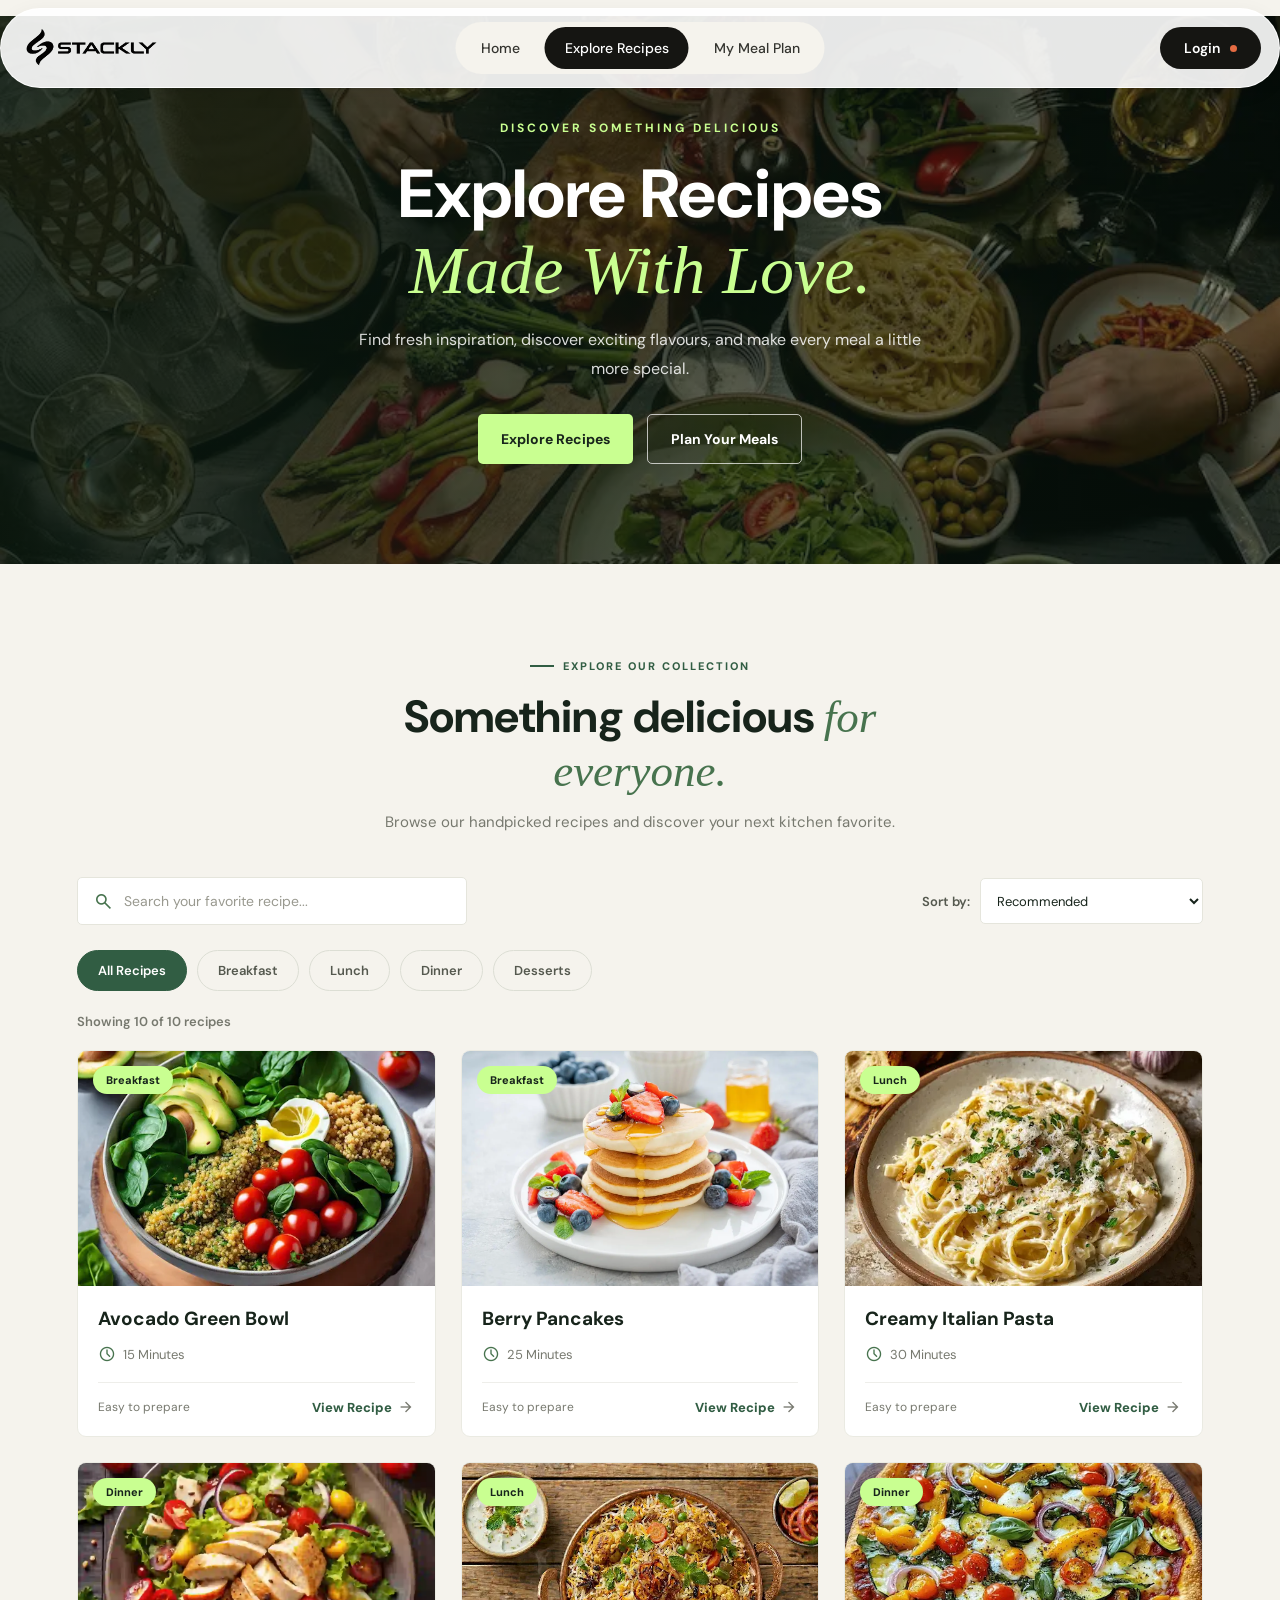
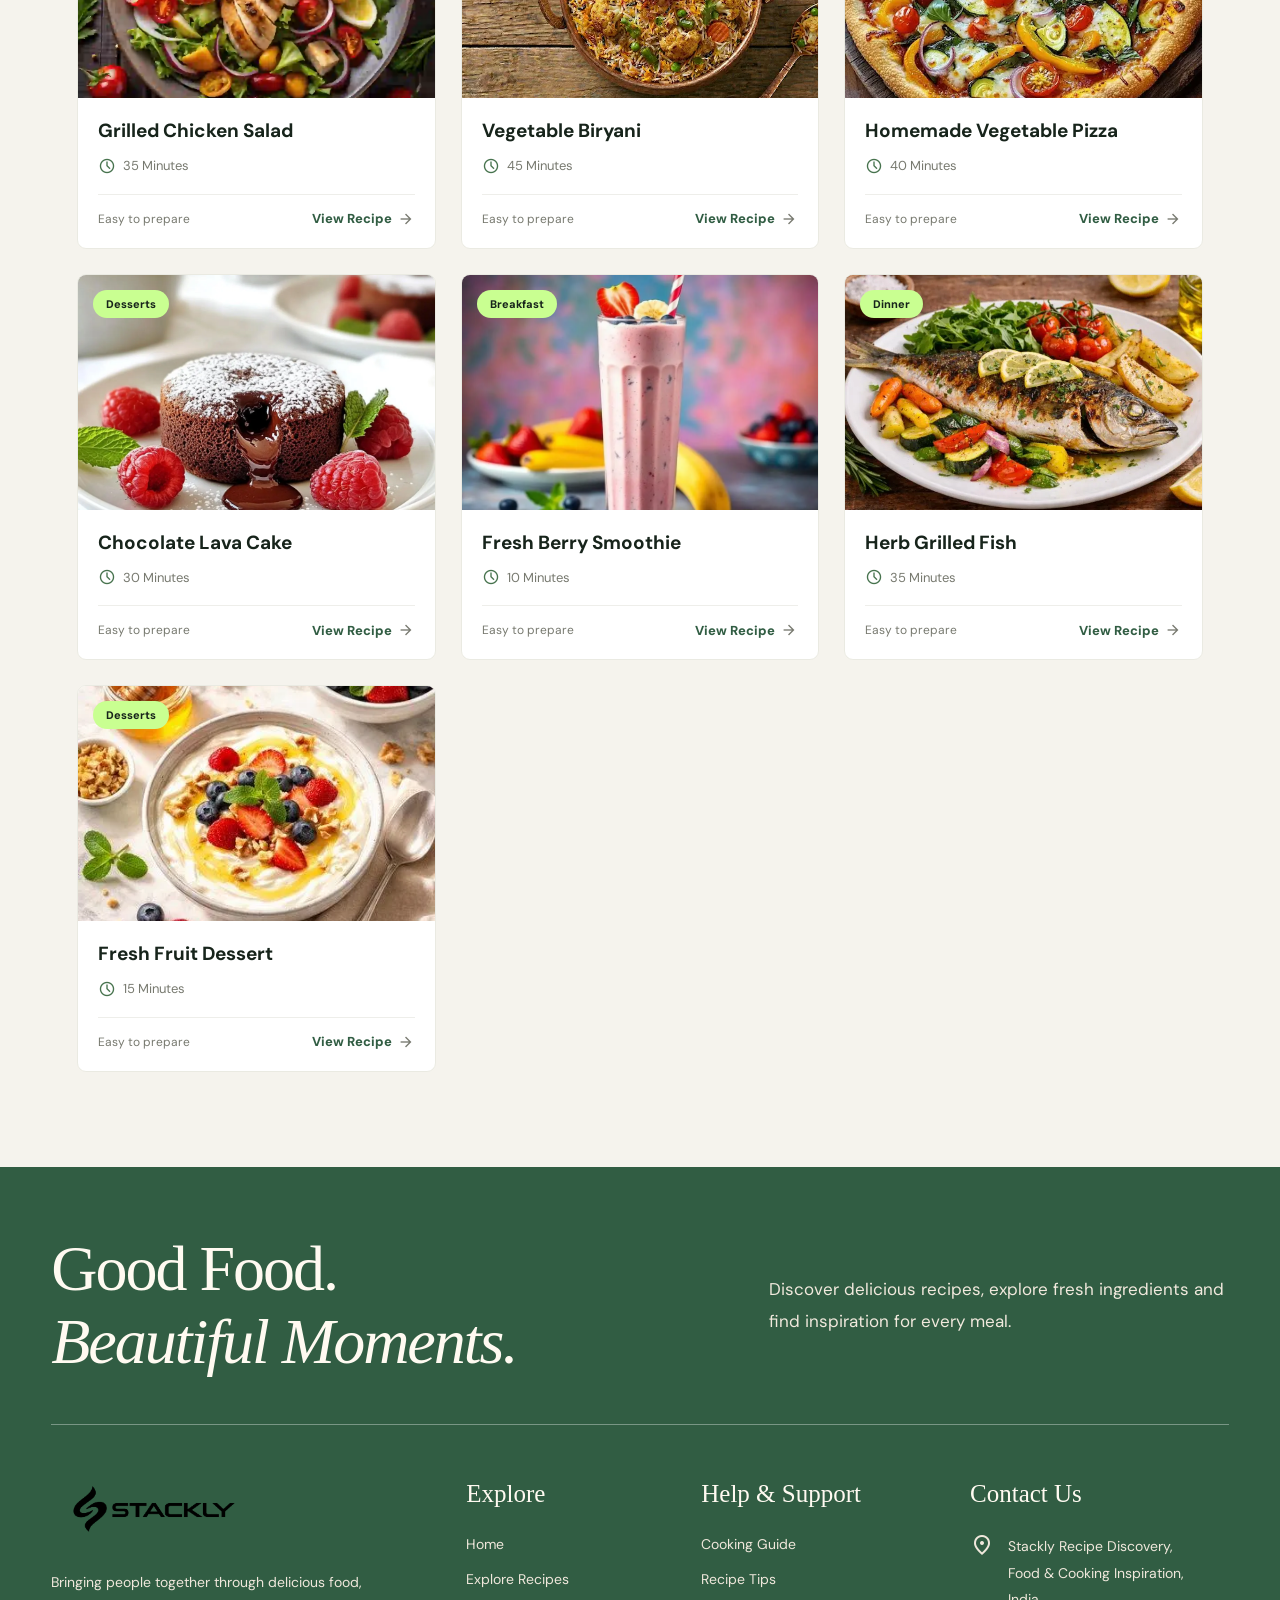
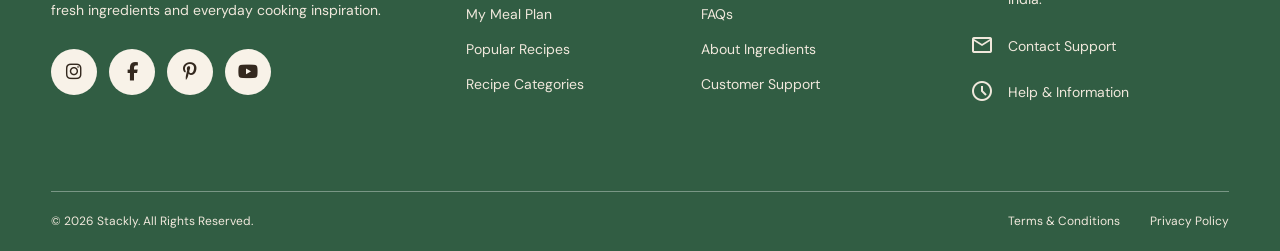
==== explore.html @ 461951fd "first commit" ====
<!DOCTYPE html>
<html lang="en">

<head>
    <meta charset="UTF-8">
    <meta name="viewport" content="width=device-width, initial-scale=1.0">

    <title>Stackly | Recipe Discovery</title>
<link rel="stylesheet"
href="https://cdnjs.cloudflare.com/ajax/libs/font-awesome/6.5.2/css/all.min.css">
    <!-- Google Fonts -->
    <link rel="preconnect" href="https://fonts.googleapis.com">
    <link rel="preconnect" href="https://fonts.gstatic.com" crossorigin>
<link href="https://fonts.googleapis.com/css2?family=Material+Symbols+Outlined:opsz,wght,FILL,GRAD@24,400,0,0"
rel="stylesheet">
    <link href="https://fonts.googleapis.com/css2?family=DM+Sans:wght@400;500;600;700&display=swap" rel="stylesheet">
<link href="https://unpkg.com/aos@2.3.1/dist/aos.css" rel="stylesheet">
    <!-- CSS -->
    <link rel="stylesheet" href="css/style.css">
    <link rel="stylesheet" href="css/explore.css">

</head>

<body>

    <!-- NAVBAR START -->

    <header class="stackly-header">

        <nav class="stackly-navbar">

            <!-- LOGO -->

            <div class="navbar-logo">
                <a href="index.html">
                    <img src="assets/black-logo.webp"
                         alt="Stackly Logo"
                         class="stackly-logo">
                </a>
            </div>


            <!-- CENTER NAVIGATION -->

            <div class="navbar-menu" id="navbarMenu">

                <ul class="nav-links">

                    <li>
                        <a href="index.html" class="nav-link ">
                            Home
                        </a>
                    </li>

                    <li>
                        <a href="explore.html" class="nav-link active">
                            Explore Recipes
                        </a>
                    </li>

                    <li>
                        <a href="meal-plan.html" class="nav-link">
                            My Meal Plan
                        </a>
                    </li>

                </ul>

                <!-- MOBILE LOGIN -->

                <a href="404.html" class="mobile-login-btn">
                    Login
                </a>

            </div>


            <!-- DESKTOP LOGIN -->

            <div class="navbar-actions">

                <a href="404.html" class="navbar-login-btn">
                    Login
                    <span class="login-dot"></span>
                </a>

            </div>


            <!-- MOBILE HAMBURGER -->

            <button class="hamburger-menu"
                    id="hamburgerMenu"
                    aria-label="Open navigation menu"
                    aria-expanded="false"
                    aria-controls="navbarMenu">

                <span></span>
                <span></span>
                <span></span>

            </button>

        </nav>

    </header>


     <!-- EXPLORE HERO -->
        <section class="explore-hero">
            <div class="explore-hero-overlay"></div>

            <div class="explore-hero-content">
                <span class="explore-eyebrow">
                    DISCOVER SOMETHING DELICIOUS
                </span>

                <h1>
                    Explore Recipes<br>
                    <em>Made With Love.</em>
                </h1>

                <p>
                    Find fresh inspiration, discover exciting flavours,
                    and make every meal a little more special.
                </p>

                <div class="explore-hero-buttons">
                    <a href="#recipes" class="explore-primary-btn">
                        Explore Recipes
                    </a>

                    <a href="meal-plan.html" class="explore-secondary-btn">
                        Plan Your Meals
                    </a>
                </div>
            </div>
        </section>


        <!-- RECIPE COLLECTION -->
        <section class="explore-recipes-section" id="recipes">

            <div class="explore-section-heading" data-aos="fade-up">
                <div class="section-eyebrow">
                    <span></span>
                    EXPLORE OUR COLLECTION
                </div>

                <h2>
                    Something delicious
                    <em>for everyone.</em>
                </h2>

                <p>
                    Browse our handpicked recipes and discover
                    your next kitchen favorite.
                </p>
            </div>


            <!-- SEARCH AND SORT -->
            <div class="recipe-toolbar">

                <div class="recipe-search">
                    <span class="material-symbols-outlined">search</span>
                    <input
                        type="search"
                        id="recipeSearch"
                        placeholder="Search your favorite recipe..."
                        aria-label="Search recipes"
                    >
                </div>

                <div class="recipe-sort">
                    <label for="sortRecipes">Sort by:</label>

                    <select id="sortRecipes">
                        <option value="default">Recommended</option>
                        <option value="low">Cooking Time: Low to High</option>
                        <option value="high">Cooking Time: High to Low</option>
                    </select>
                </div>

            </div>


            <!-- CATEGORY FILTERS -->
            <div class="category-filters" id="categoryFilters">
                <button class="filter-btn active" type="button" data-category="All">All Recipes</button>
                <button class="filter-btn" type="button" data-category="Breakfast">Breakfast</button>
                <button class="filter-btn" type="button" data-category="Lunch">Lunch</button>
                <button class="filter-btn" type="button" data-category="Dinner">Dinner</button>
                <button class="filter-btn" type="button" data-category="Desserts">Desserts</button>
            </div>


            <!-- RESULTS COUNT -->
            <div class="recipe-results-info">
                <p id="recipeCount" aria-live="polite">Showing 10 recipes</p>
            </div>


            <!-- RECIPE CARDS -->
            <div class="explore-recipe-grid" id="exploreRecipeGrid">
                <!-- Cards are generated by explore.js -->
            </div>


            <!-- NO RESULTS -->
            <div class="no-recipes" id="noRecipes" hidden>
                <span class="material-symbols-outlined">search_off</span>
                <h3>No recipes found!</h3>
                <p>Try another recipe name or choose a different category.</p>
                <button type="button" id="resetFilters">Show All Recipes</button>
            </div>

        </section>






<!-- =====================================
     STACKLY RECIPE DISCOVERY FOOTER
===================================== -->

<footer class="stackly-footer">

    <!-- FOOTER TOP CONTENT -->

    <div class="footer-top">

        <div class="footer-top-heading">

            <h2>
                Good Food.
                <br>
                <span>Beautiful Moments.</span>
            </h2>

            <p>
                Discover delicious recipes, explore fresh ingredients
                and find inspiration for every meal.
            </p>

        </div>

    </div>


    <!-- FOOTER MAIN CONTENT -->

    <div class="footer-main">

        <!-- BRAND COLUMN -->

        <div class="footer-brand">

            <a href="index.html" class="footer-logo-link">

                <img src="assets/black-logo.webp"
                     alt="Stackly Recipe Discovery"
                     class="footer-logo">

            </a>

            <p class="footer-description">
                Bringing people together through delicious food,
                fresh ingredients and everyday cooking inspiration.
            </p>


            <!-- SOCIAL ICONS -->

            <div class="footer-social">

                <a href="404.html" aria-label="Instagram">
                    <i class="fa-brands fa-instagram"></i>
                </a>

                <a href="404.html" aria-label="Facebook">
                    <i class="fa-brands fa-facebook-f"></i>
                </a>

                <a href="404.html" aria-label="Pinterest">
                    <i class="fa-brands fa-pinterest-p"></i>
                </a>

                <a href="404.html" aria-label="YouTube">
                    <i class="fa-brands fa-youtube"></i>
                </a>

            </div>

        </div>


        <!-- LINKS COLUMN -->

        <div class="footer-column">

            <h3>Explore</h3>

            <ul>

                <li>
                    <a href="index.html">Home</a>
                </li>

                <li>
                    <a href="explore.html">Explore Recipes</a>
                </li>

                <li>
                    <a href="meal-plan.html">My Meal Plan</a>
                </li>

                <li>
                    <a href="404.html">Popular Recipes</a>
                </li>

                <li>
                    <a href="404.html">Recipe Categories</a>
                </li>

            </ul>

        </div>


        <!-- HELP COLUMN -->

        <div class="footer-column">

            <h3>Help & Support</h3>

            <ul>

                <li>
                    <a href="404.html">Cooking Guide</a>
                </li>

                <li>
                    <a href="404.html">Recipe Tips</a>
                </li>

                <li>
                    <a href="404.html">FAQs</a>
                </li>

                <li>
                    <a href="404.html">About Ingredients</a>
                </li>

                <li>
                    <a href="404.html">Customer Support</a>
                </li>

            </ul>

        </div>


        <!-- CONTACT COLUMN -->

        <div class="footer-column footer-contact">

            <h3>Contact Us</h3>

            <div class="footer-contact-item">

              <span class="material-symbols-outlined">location_on</span>

                <p>
                    Stackly Recipe Discovery,
                    <br>
                    Food & Cooking Inspiration,
                    <br>
                    India.
                </p>

            </div>

            <a href="404.html" class="footer-contact-item">

            <span class="material-symbols-outlined">mail</span>

                <span>Contact Support</span>

            </a>

            <a href="404.html" class="footer-contact-item">

                <span class="material-symbols-outlined">schedule</span>

                <span>Help & Information</span>

            </a>

        </div>

    </div>


    <!-- FOOTER BOTTOM -->

    <div class="footer-bottom">

        <p>
            © 2026 Stackly. All Rights Reserved.
        </p>

        <div class="footer-bottom-links">

            <a href="404.html">Terms & Conditions</a>

            <a href="404.html">Privacy Policy</a>

        </div>

    </div>

</footer>








    <!-- JAVASCRIPT -->
<script src="https://cdnjs.cloudflare.com/ajax/libs/gsap/3.12.5/gsap.min.js"></script>
<script src="https://unpkg.com/aos@2.3.1/dist/aos.js"></script>
    <script src="js/script.js"></script>
    <script src="js/explore.js"></script>
    <script src="js/recipes.js"></script>

</body>

</html>
---- css/style.css ----
/* =====================================
   STACKLY RECIPE DISCOVERY NAVBAR
===================================== */

* {
    margin: 0;
    padding: 0;
    box-sizing: border-box;
}

body {
    font-family: 'DM Sans', sans-serif;
    background: #f5f3ed;
}

/* HEADER */

.stackly-header {
    width: 100%;
    padding: 8px 3%;
    position: relative;
    z-index: 1000;
}

/* NAVBAR */
.stackly-navbar {
    width: 100%;
    min-height: 68px;
    padding: 8px 18px;

    display: flex;
    align-items: center;
    justify-content: space-between;

    background: rgba(255, 255, 255, 0.90);
    border: 1px solid rgba(255, 255, 255, 0.9);
    border-radius: 50px;

    box-shadow: 0 5px 20px rgba(0, 0, 0, 0.06);

    position: fixed;
    top: 8px;
    left: 0;
    z-index: 9999;
}

/* LOGO */

.navbar-logo {
    display: flex;
    align-items: center;
    z-index: 2;
}

.logo-link {
    display: flex;
    align-items: center;
    text-decoration: none;
}

.stackly-logo {
    width: 145px;
    height: 62px;
    object-fit: contain;
    display: block;
}

/* CENTER MENU */

.navbar-menu {
    position: absolute;
    left: 50%;
    transform: translateX(-50%);

    display: flex;
    align-items: center;
}

.nav-links {
    list-style: none;

    display: flex;
    align-items: center;
    gap: 5px;

    padding: 5px;
    background: #f5f3ed;
    border-radius: 50px;
}

.nav-links li {
    display: flex;
}

.nav-link {
    text-decoration: none;
    color: #34342f;

    font-size: 14px;
    font-weight: 500;

    padding: 12px 20px;
    border-radius: 50px;

    white-space: nowrap;
    transition: 0.3s ease;
}

.nav-link:hover,
.nav-link.active {
    background: #151512;
    color: #ffffff;
}

/* DESKTOP LOGIN */

.navbar-actions {
    display: flex;
    align-items: center;
    z-index: 2;
}

.navbar-login-btn {
    display: flex;
    align-items: center;
    gap: 10px;

    text-decoration: none;
    color: #ffffff;

    background: #151512;
    padding: 12px 24px;

    border-radius: 50px;
    font-size: 14px;
    font-weight: 600;

    transition: 0.3s ease;
}

.navbar-login-btn:hover {
    background: #315d43;
}

.login-dot {
    width: 7px;
    height: 7px;
    background: #e56b42;
    border-radius: 50%;
}

/* MOBILE LOGIN HIDDEN */

.mobile-login-btn {
    display: none;
}

/* HAMBURGER */

.hamburger-menu {
    display: none;

    width: 42px;
    height: 42px;

    border: none;
    background: #151512;
    border-radius: 50%;

    cursor: pointer;

    flex-direction: column;
    align-items: center;
    justify-content: center;
    gap: 5px;

    z-index: 5;
}

.hamburger-menu span {
    width: 18px;
    height: 2px;
    background: #ffffff;
    border-radius: 5px;
    transition: 0.3s ease;
}

/* HAMBURGER ANIMATION */

.hamburger-menu.active span:nth-child(1) {
    transform: translateY(7px) rotate(45deg);
}

.hamburger-menu.active span:nth-child(2) {
    opacity: 0;
}

.hamburger-menu.active span:nth-child(3) {
    transform: translateY(-7px) rotate(-45deg);
}

/* =====================================
   MOBILE RESPONSIVE
===================================== */

@media (max-width: 768px) {

    .stackly-header {
        padding: 8px 3%;
    }

    .stackly-navbar {
        min-height: 62px;
        padding: 7px 12px 7px 16px;
        border-radius: 40px;
    }

    .stackly-logo {
        width: 125px;
        height: 38px;
    }

    /* HIDE DESKTOP LOGIN */

    .navbar-actions {
        display: none;
    }

    /* SHOW HAMBURGER */

    .hamburger-menu {
        display: flex;
    }

    /* MOBILE NAVIGATION */

    .navbar-menu {
        position: absolute;

        top: calc(100% + 10px);
        left: 0;

        width: 100%;
        padding: 25px 20px;

        background: #ffffff;
        border-radius: 22px;

        box-shadow: 0 10px 30px rgba(0, 0, 0, 0.10);

        display: flex;
        flex-direction: column;
        align-items: center;
        gap: 20px;

        transform: translateY(-10px);
        opacity: 0;
        visibility: hidden;
        pointer-events: none;

        transition: 0.3s ease;
    }

    .navbar-menu.active {
        transform: translateY(0);
        opacity: 1;
        visibility: visible;
        pointer-events: auto;
    }

    .nav-links {
        width: 100%;
        flex-direction: column;
        align-items: stretch;

        background: transparent;
        gap: 8px;
        padding: 0;
    }

    .nav-links li {
        width: 100%;
    }

    .nav-link {
        display: block;
        width: 100%;
        text-align: center;
        padding: 13px 15px;
        font-size: 15px;
    }

    /* MOBILE LOGIN BUTTON */

    .mobile-login-btn {
        display: block;

        width: 100%;
        text-align: center;

        text-decoration: none;
        color: #ffffff;

        background: #151512;
        padding: 13px 20px;

        border-radius: 50px;
        font-size: 14px;
        font-weight: 600;
    }

}

/* SMALL MOBILE */

@media (max-width: 380px) {

    .stackly-logo {
        width: 110px;
    }

    .stackly-navbar {
        padding-left: 12px;
    }

}



/* =====================================
   STACKLY RECIPE DISCOVERY FOOTER
===================================== */

.stackly-footer {
    width: 100%;
    background:#315d43;
    color: #fffaf1;
    padding: 65px 4% 0;
    overflow: hidden;
}

/* FOOTER TOP */

.footer-top {
    width: 100%;
    padding-bottom: 45px;
    border-bottom: 1px solid rgba(255,255,255,0.35);
}

.footer-top-heading {
    display: flex;
    justify-content: space-between;
    align-items: center;
    gap: 40px;
}

.footer-top-heading h2 {
    font-family: Georgia, serif;
    font-size: clamp(45px, 5vw, 72px);
    font-weight: 400;
    line-height: 1.15;
    letter-spacing: -2px;
    color: #fffaf1;
}

.footer-top-heading h2 span {
    font-style: italic;
}

.footer-top-heading p {
    max-width: 460px;
    font-size: 17px;
    line-height: 1.9;
    color: #f1e9dd;
}


/* =====================================
   FOOTER MAIN
===================================== */

.footer-main {
    display: grid;
    grid-template-columns: 1.6fr 0.8fr 0.95fr 1.15fr;
    gap: 55px;

    padding: 55px 0 65px;
}

/* BRAND */

.footer-brand {
    max-width: 350px;
}

.footer-logo-link {
    display: inline-flex;
    align-items: center;
    margin-bottom: 28px;
}

.footer-logo {
    width: 205px;
    height: 60px;
    object-fit: contain;
    display: block;
}

.footer-description {
    max-width: 340px;
    font-size: 14px;
    line-height: 2;
    color: #f0e8dc;
    margin-bottom: 25px;
}


/* =====================================
   SOCIAL ICONS
===================================== */

.footer-social {
    display: flex;
    align-items: center;
    gap: 12px;
}

.footer-social a {
    width: 46px;
    height: 46px;

    display: flex;
    align-items: center;
    justify-content: center;

    background: #f8f2e8;
    color: #34291f;

    border-radius: 50%;
    text-decoration: none;

    font-size: 18px;
    transition: all 0.35s ease;
}

.footer-social a:hover {
    background: #c9ff91;
    color: #17241b;
    transform: translateY(-5px);
}


/* =====================================
   FOOTER COLUMNS
===================================== */

.footer-column h3 {
    font-family: Georgia, serif;
    font-size: 25px;
    font-weight: 400;
    color: #fffaf1;
    margin-bottom: 25px;
}

.footer-column ul {
    list-style: none;
}

.footer-column ul li {
    margin-bottom: 14px;
}

.footer-column ul li a {
    color: #f0e8dc;
    text-decoration: none;
    font-size: 14px;
    transition: all 0.3s ease;
}

.footer-column ul li a:hover {
    color: #c9ff91;
    padding-left: 5px;
}


/* =====================================
   CONTACT DETAILS
===================================== */

.footer-contact-item {
    display: flex;
    align-items: flex-start;
    gap: 14px;

    color: #f0e8dc;
    text-decoration: none;

    font-size: 14px;
    line-height: 1.9;

    margin-bottom: 20px;
    transition: 0.3s ease;
}

.footer-contact-item i {
    color: #c9ff91;
    font-size: 18px;
    margin-top: 4px;
    min-width: 18px;
}

.footer-contact-item:hover {
    color: #c9ff91;
}


/* =====================================
   FOOTER BOTTOM
===================================== */

.footer-bottom {
    min-height: 60px;
    border-top: 1px solid rgba(255,255,255,0.35);

    display: flex;
    justify-content: space-between;
    align-items: center;
    gap: 20px;
}

.footer-bottom p {
    font-size: 12px;
    color: #f0e8dc;
}

.footer-bottom-links {
    display: flex;
    align-items: center;
    gap: 30px;
}

.footer-bottom-links a {
    color: #f0e8dc;
    text-decoration: none;
    font-size: 12px;
    transition: 0.3s ease;
}

.footer-bottom-links a:hover {
    color: #c9ff91;
}


/* =====================================
   TABLET RESPONSIVE
===================================== */

@media (max-width: 1024px) {

    .footer-main {
        grid-template-columns: repeat(2, 1fr);
        gap: 45px;
    }

    .footer-top-heading h2 {
        font-size: 52px;
    }

    .footer-top-heading p {
        max-width: 350px;
        font-size: 15px;
    }

}


/* =====================================
   MOBILE RESPONSIVE
===================================== */

@media (max-width: 600px) {

    .stackly-footer {
        padding: 50px 6% 0;
    }

    /* TOP CONTENT */

    .footer-top {
        padding-bottom: 30px;
        text-align: center;
    }

    .footer-top-heading {
        flex-direction: column;
        gap: 18px;
        align-items: center;
    }

    .footer-top-heading h2 {
        font-size: 42px;
        line-height: 1.2;
        letter-spacing: -1px;
    }

    .footer-top-heading p {
        font-size: 13px;
        line-height: 1.8;
        text-align: center;
        max-width: 350px;
    }

    /* MAIN CONTENT */

    .footer-main {
        grid-template-columns: 1fr;
        gap: 35px;
        padding: 40px 0;
        text-align: center;
    }

    /* BRAND */

    .footer-brand {
        max-width: 100%;
        display: flex;
        flex-direction: column;
        align-items: center;
    }

    .footer-logo-link {
        margin-bottom: 18px;
    }

    .footer-logo {
        width: 175px;
        height: 52px;
    }

    .footer-description {
        font-size: 13px;
        line-height: 1.8;
        max-width: 330px;
        margin-bottom: 20px;
    }

    /* SOCIAL */

    .footer-social {
        justify-content: center;
        gap: 12px;
    }

    .footer-social a {
        width: 42px;
        height: 42px;
        font-size: 16px;
    }

    /* FOOTER LINKS */

    .footer-column {
        width: 100%;
    }

    .footer-column h3 {
        font-size: 24px;
        margin-bottom: 18px;
    }

    .footer-column ul li {
        margin-bottom: 12px;
    }

    .footer-column ul li a {
        font-size: 13px;
    }

    /* CONTACT */

    .footer-contact {
        display: flex;
        flex-direction: column;
        align-items: center;
    }

    .footer-contact-item {
        justify-content: center;
        text-align: left;
        font-size: 13px;
        margin-bottom: 17px;
    }

    /* BOTTOM */

    .footer-bottom {
        flex-direction: column;
        justify-content: center;
        gap: 15px;
        padding: 22px 0;
        text-align: center;
    }

    .footer-bottom p {
        font-size: 11px;
    }

    .footer-bottom-links {
        justify-content: center;
        gap: 22px;
    }

    .footer-bottom-links a {
        font-size: 11px;
    }

}


/* =====================================
   EXTRA SMALL MOBILE
===================================== */

@media (max-width: 380px) {

    .footer-top-heading h2 {
        font-size: 36px;
    }

    .footer-main {
        gap: 30px;
    }

    .footer-logo {
        width: 155px;
    }

    .footer-bottom-links {
        gap: 15px;
    }

}
---- css/explore.css ----
/* =====================================
   STACKLY EXPLORE RECIPES
===================================== */

* {
    box-sizing: border-box;
}

.explore-hero {
    position: relative;
    min-height: 540px;
    display: flex;
    align-items: center;
    justify-content: center;
    padding: 100px 6%;
    overflow: hidden;
    background:
        url("../assets/background-img\ \(1\).webp") center/cover no-repeat;
}

.explore-hero-overlay {
    position: absolute;
    inset: 0;
    background: linear-gradient(
        90deg,
        rgba(10, 25, 16, 0.82),
        rgba(10, 25, 16, 0.48)
    );
}

.explore-hero-content {
    position: relative;
    z-index: 1;
    width: 100%;
    max-width: 850px;
    text-align: center;
    color: #fff;
}

.explore-eyebrow {
    display: inline-block;
    margin-bottom: 20px;
    color: #c9ff91;
    font-size: 12px;
    font-weight: 700;
    letter-spacing: 3px;
}

.explore-hero-content h1 {
    margin: 0 0 18px;
    font-size: clamp(38px, 6vw, 68px);
    line-height: 1.12;
    font-weight: 700;
}

.explore-hero-content h1 em {
    color: #c9ff91;
    font-family: Georgia, serif;
    font-weight: 400;
}

.explore-hero-content p {
    max-width: 570px;
    margin: 0 auto;
    color: rgba(255, 255, 255, 0.85);
    font-size: 16px;
    line-height: 1.8;
}

.explore-hero-buttons {
    display: flex;
    justify-content: center;
    align-items: center;
    flex-wrap: wrap;
    gap: 14px;
    margin-top: 30px;
}

.explore-primary-btn,
.explore-secondary-btn {
    min-height: 50px;
    padding: 0 23px;
    display: inline-flex;
    align-items: center;
    justify-content: center;
    gap: 10px;
    border-radius: 5px;
    text-decoration: none;
    font-size: 14px;
    font-weight: 700;
    transition: 0.3s ease;
}

.explore-primary-btn {
    background: #c9ff91;
    color: #17241b;
}

.explore-primary-btn:hover {
    background: #fff;
    transform: translateY(-3px);
}

.explore-primary-btn .material-symbols-outlined {
    font-size: 19px;
}

.explore-secondary-btn {
    color: #fff;
    border: 1px solid rgba(255, 255, 255, 0.7);
}

.explore-secondary-btn:hover {
    background: #fff;
    color: #17241b;
}


/* =====================================
   RECIPE SECTION
===================================== */

.explore-recipes-section {
    width: 100%;
    padding: 95px 6%;
    background: #f5f3ed;
}

.explore-section-heading {
    max-width: 650px;
    margin: 0 auto 42px;
    text-align: center;
}

.section-eyebrow {
    display: flex;
    align-items: center;
    justify-content: center;
    gap: 9px;
    color: #315d43;
    font-size: 11px;
    font-weight: 800;
    letter-spacing: 2px;
}

.section-eyebrow span {
    width: 24px;
    height: 2px;
    background: #315d43;
}

.explore-section-heading h2 {
    margin: 17px 0 12px;
    color: #17241b;
    font-size: clamp(30px, 4vw, 45px);
    line-height: 1.2;
}

.explore-section-heading h2 em {
    color: #47734e;
    font-family: Georgia, serif;
    font-weight: 400;
}

.explore-section-heading p {
    margin: 0;
    color: #77796f;
    font-size: 15px;
    line-height: 1.7;
}


/* =====================================
   SEARCH AND SORT TOOLBAR
===================================== */

.recipe-toolbar {
    max-width: 1250px;
    margin: 0 auto 25px;
    display: flex;
    align-items: center;
    justify-content: space-between;
    gap: 20px;
}

.recipe-search {
    width: min(100%, 390px);
    min-height: 48px;
    display: flex;
    align-items: center;
    gap: 10px;
    padding: 0 15px;
    background: #fff;
    border: 1px solid #e5e5dc;
    border-radius: 5px;
}

.recipe-search .material-symbols-outlined {
    color: #47734e;
    font-size: 21px;
}

.recipe-search input {
    width: 100%;
    height: 46px;
    border: 0;
    outline: none;
    background: transparent;
    color: #17241b;
    font: inherit;
    font-size: 14px;
}

.recipe-search input::placeholder {
    color: #99998f;
}

.recipe-sort {
    display: flex;
    align-items: center;
    gap: 10px;
}

.recipe-sort label {
    color: #55594f;
    font-size: 13px;
    font-weight: 600;
    white-space: nowrap;
}

.recipe-sort select {
    min-height: 46px;
    padding: 0 32px 0 12px;
    border: 1px solid #e5e5dc;
    border-radius: 5px;
    background: #fff;
    color: #17241b;
    font: inherit;
    font-size: 13px;
    outline: none;
    cursor: pointer;
}


/* =====================================
   CATEGORY FILTERS
===================================== */

.category-filters {
    max-width: 1250px;
    margin: 0 auto 22px;
    display: flex;
    align-items: center;
    flex-wrap: wrap;
    gap: 10px;
}

.filter-btn {
    padding: 11px 20px;
    border: 1px solid #dcded4;
    border-radius: 30px;
    background: transparent;
    color: #55594f;
    font-family: inherit;
    font-size: 13px;
    font-weight: 600;
    cursor: pointer;
    transition: 0.25s ease;
}

.filter-btn:hover,
.filter-btn.active {
    background: #315d43;
    border-color: #315d43;
    color: #fff;
}


/* =====================================
   RESULTS COUNT
===================================== */

.recipe-results-info {
    max-width: 1250px;
    margin: 0 auto 20px;
}

.recipe-results-info p {
    margin: 0;
    color: #77796f;
    font-size: 13px;
    font-weight: 600;
}


/* =====================================
   RECIPE GRID AND CARDS
===================================== */

.explore-recipe-grid {
    max-width: 1250px;
    margin: 0 auto;
    display: grid;
    grid-template-columns: repeat(3, minmax(0, 1fr));
    gap: 25px;
}

.explore-recipe-card {
    min-width: 0;
    overflow: hidden;
    background: #fff;
    border-radius: 9px;
    border: 1px solid #eaeae2;
    transition: transform 0.3s ease, box-shadow 0.3s ease;
}

.explore-recipe-card:hover {
    transform: translateY(-7px);
    box-shadow: 0 15px 35px rgba(23, 36, 27, 0.10);
}

.recipe-card-image {
    position: relative;
    height: 235px;
    overflow: hidden;
    background: #e8e9df;
}

.recipe-card-image img {
    width: 100%;
    height: 100%;
    display: block;
    object-fit: cover;
    transition: transform 0.5s ease;
}

.explore-recipe-card:hover .recipe-card-image img {
    transform: scale(1.06);
}

.recipe-category-tag {
    position: absolute;
    top: 15px;
    left: 15px;
    padding: 7px 13px;
    border-radius: 30px;
    background: #c9ff91;
    color: #17241b;
    font-size: 11px;
    font-weight: 800;
}

.recipe-card-content {
    padding: 20px;
}

.recipe-card-content h3 {
    margin: 0 0 12px;
    color: #17241b;
    font-size: 19px;
    line-height: 1.4;
}

.recipe-card-meta {
    display: flex;
    align-items: center;
    gap: 7px;
    color: #77796f;
    font-size: 13px;
}

.recipe-card-meta .material-symbols-outlined {
    color: #47734e;
    font-size: 18px;
}

.recipe-card-bottom {
    margin-top: 19px;
    padding-top: 15px;
    border-top: 1px solid #eeeeea;
    display: flex;
    align-items: center;
    justify-content: space-between;
    gap: 10px;
}

.recipe-card-bottom span {
    color: #77796f;
    font-size: 12px;
}

.recipe-view-btn {
    display: inline-flex;
    align-items: center;
    gap: 5px;
    color: #315d43;
    font-size: 13px;
    font-weight: 800;
    text-decoration: none;
    transition: 0.25s ease;
}

.recipe-view-btn:hover {
    color: #17241b;
}

.recipe-view-btn .material-symbols-outlined {
    font-size: 18px;
}


/* =====================================
   NO RECIPES MESSAGE
===================================== */

.no-recipes {
    max-width: 500px;
    margin: 40px auto 0;
    padding: 40px 20px;
    text-align: center;
    background: #fff;
    border-radius: 9px;
}

.no-recipes[hidden] {
    display: none !important;
}

.no-recipes > .material-symbols-outlined {
    color: #47734e;
    font-size: 45px;
}

.no-recipes h3 {
    margin: 12px 0 8px;
    color: #17241b;
}

.no-recipes p {
    color: #77796f;
    font-size: 14px;
}

.no-recipes button {
    margin-top: 12px;
    padding: 12px 20px;
    border: 0;
    border-radius: 5px;
    background: #315d43;
    color: #fff;
    font-family: inherit;
    font-weight: 700;
    cursor: pointer;
}


/* =====================================
   RESPONSIVE TABLET
===================================== */

@media (max-width: 950px) {
    .explore-recipes-section {
        padding: 75px 4%;
    }

    .explore-recipe-grid {
        grid-template-columns: repeat(2, minmax(0, 1fr));
        gap: 20px;
    }

    .recipe-card-image {
        height: 220px;
    }
}


/* =====================================
   RESPONSIVE MOBILE
===================================== */

@media (max-width: 600px) {
    .explore-hero {
        min-height: 480px;
        padding: 85px 6%;
    }

    .explore-eyebrow {
        font-size: 10px;
        letter-spacing: 2px;
    }

    .explore-hero-content h1 {
        font-size: 37px;
    }

    .explore-hero-content p {
        font-size: 14px;
    }

    .explore-hero-buttons {
        flex-direction: column;
        width: 100%;
    }

    .explore-primary-btn,
    .explore-secondary-btn {
        width: min(100%, 260px);
    }

    .explore-recipes-section {
        padding: 60px 5%;
    }

    .explore-section-heading {
        margin-bottom: 30px;
    }

    .explore-section-heading p {
        font-size: 13px;
    }

    .recipe-toolbar {
        align-items: stretch;
        flex-direction: column;
        gap: 13px;
    }

    .recipe-search {
        width: 100%;
    }

    .recipe-sort {
        justify-content: space-between;
    }

    .recipe-sort select {
        flex: 1;
        max-width: 230px;
    }

    .category-filters {
        gap: 8px;
    }

    .filter-btn {
        padding: 9px 14px;
        font-size: 12px;
    }

    .explore-recipe-grid {
        grid-template-columns: 1fr;
        gap: 18px;
    }

    .recipe-card-image {
        height: 230px;
    }

    .recipe-card-content {
        padding: 17px;
    }

    .recipe-card-content h3 {
        font-size: 17px;
    }
}
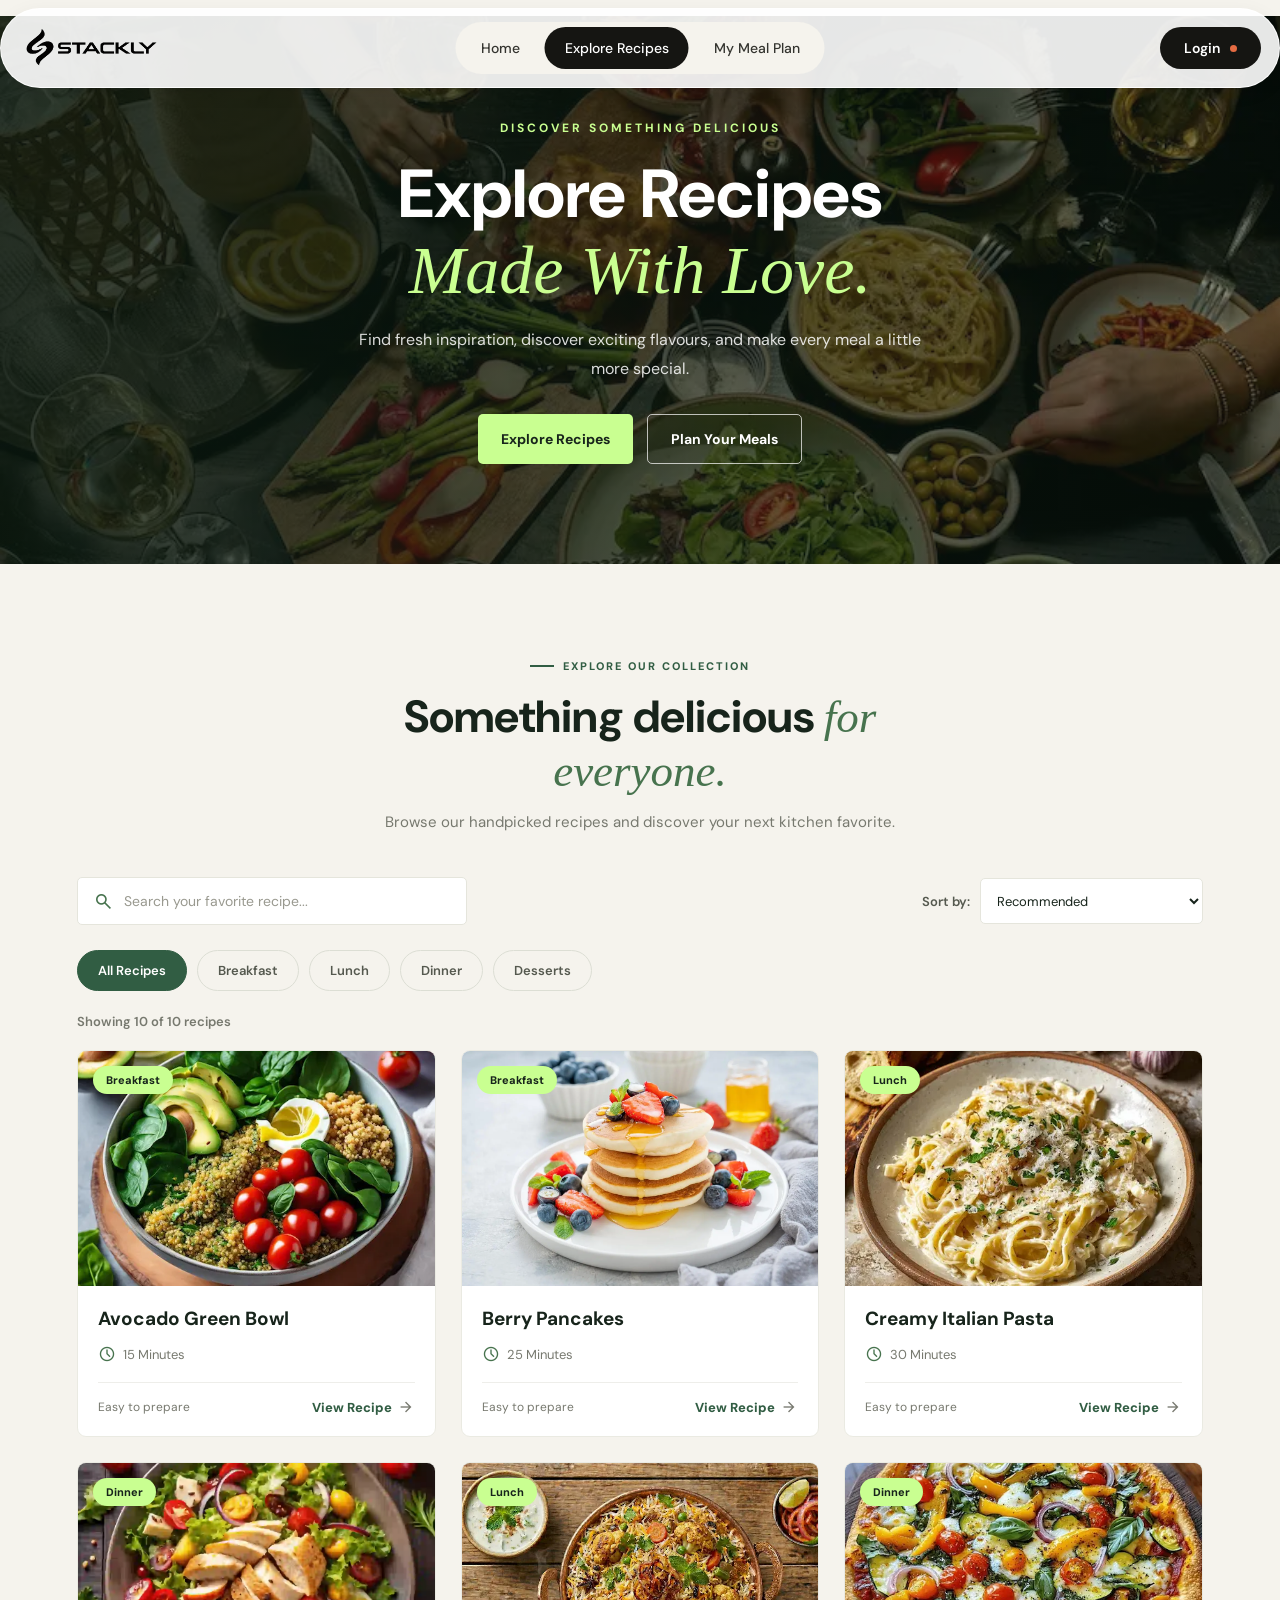
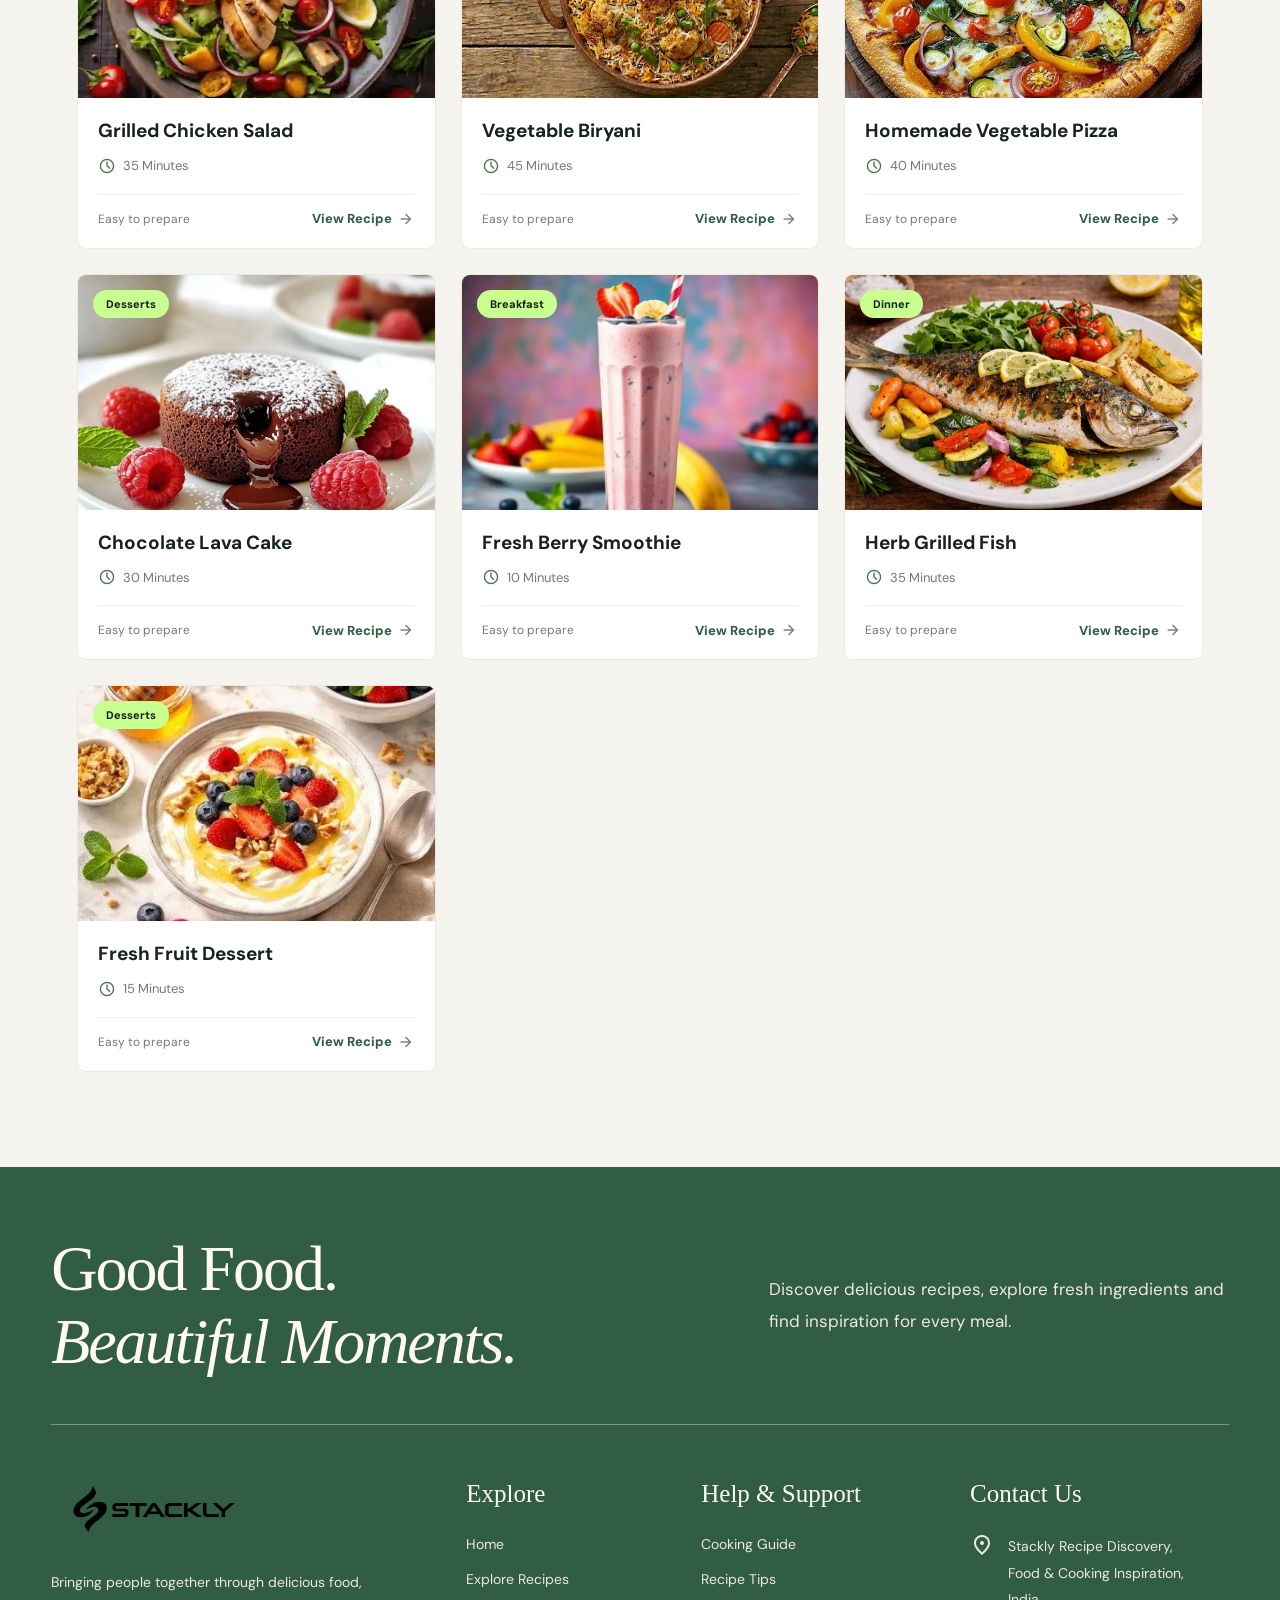
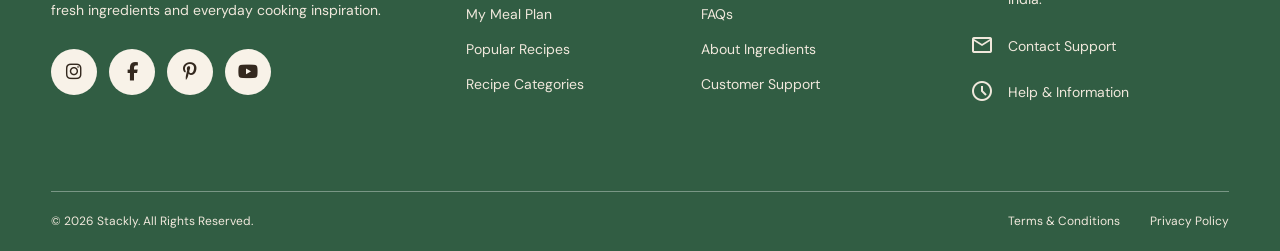
==== commit 024cdc2e: "Updated website" ====
--- a/explore.html
+++ b/explore.html
@@ -69,7 +69,7 @@
 
                 <!-- MOBILE LOGIN -->
 
-                <a href="404.html" class="mobile-login-btn">
+                <a href="404-page.html" class="mobile-login-btn">
                     Login
                 </a>
 
@@ -80,7 +80,7 @@
 
             <div class="navbar-actions">
 
-                <a href="404.html" class="navbar-login-btn">
+                <a href="404-page.html" class="navbar-login-btn">
                     Login
                     <span class="login-dot"></span>
                 </a>
@@ -277,19 +277,19 @@
 
             <div class="footer-social">
 
-                <a href="404.html" aria-label="Instagram">
+                <a href="404-page.html" aria-label="Instagram">
                     <i class="fa-brands fa-instagram"></i>
                 </a>
 
-                <a href="404.html" aria-label="Facebook">
+                <a href="404-page.html" aria-label="Facebook">
                     <i class="fa-brands fa-facebook-f"></i>
                 </a>
 
-                <a href="404.html" aria-label="Pinterest">
+                <a href="404-page.html" aria-label="Pinterest">
                     <i class="fa-brands fa-pinterest-p"></i>
                 </a>
 
-                <a href="404.html" aria-label="YouTube">
+                <a href="404-page.html" aria-label="YouTube">
                     <i class="fa-brands fa-youtube"></i>
                 </a>
 
@@ -319,11 +319,11 @@
                 </li>
 
                 <li>
-                    <a href="404.html">Popular Recipes</a>
-                </li>
-
-                <li>
-                    <a href="404.html">Recipe Categories</a>
+                    <a href="404-page.html">Popular Recipes</a>
+                </li>
+
+                <li>
+                    <a href="404-page.html">Recipe Categories</a>
                 </li>
 
             </ul>
@@ -340,23 +340,23 @@
             <ul>
 
                 <li>
-                    <a href="404.html">Cooking Guide</a>
-                </li>
-
-                <li>
-                    <a href="404.html">Recipe Tips</a>
-                </li>
-
-                <li>
-                    <a href="404.html">FAQs</a>
-                </li>
-
-                <li>
-                    <a href="404.html">About Ingredients</a>
-                </li>
-
-                <li>
-                    <a href="404.html">Customer Support</a>
+                    <a href="404-page.html">Cooking Guide</a>
+                </li>
+
+                <li>
+                    <a href="404-page.html">Recipe Tips</a>
+                </li>
+
+                <li>
+                    <a href="404-page.html">FAQs</a>
+                </li>
+
+                <li>
+                    <a href="404-page.html">About Ingredients</a>
+                </li>
+
+                <li>
+                    <a href="404-page.html">Customer Support</a>
                 </li>
 
             </ul>
@@ -384,7 +384,7 @@
 
             </div>
 
-            <a href="404.html" class="footer-contact-item">
+            <a href="404-page.html" class="footer-contact-item">
 
             <span class="material-symbols-outlined">mail</span>
 
@@ -392,7 +392,7 @@
 
             </a>
 
-            <a href="404.html" class="footer-contact-item">
+            <a href="404-page.html" class="footer-contact-item">
 
                 <span class="material-symbols-outlined">schedule</span>
 
@@ -415,9 +415,9 @@
 
         <div class="footer-bottom-links">
 
-            <a href="404.html">Terms & Conditions</a>
-
-            <a href="404.html">Privacy Policy</a>
+            <a href="404-page.html">Terms & Conditions</a>
+
+            <a href="404-page.html">Privacy Policy</a>
 
         </div>
 
